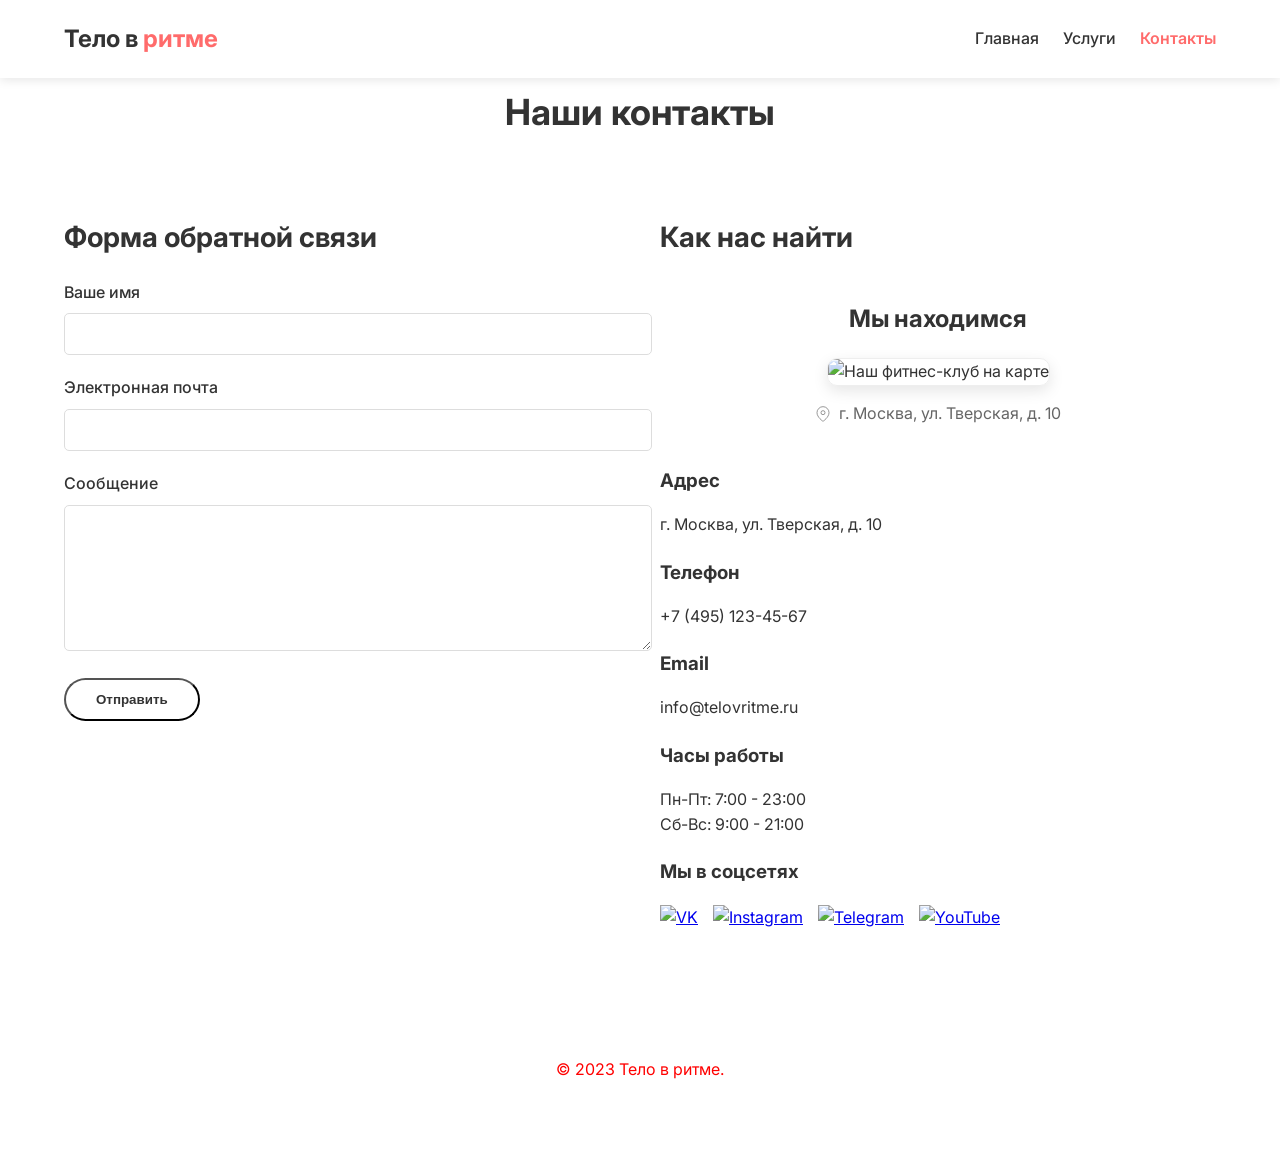
==== contacts.html @ daa92ab0 "second-two-pages" ====
<!DOCTYPE html>
<html lang="ru">
<head>
  <meta charset="UTF-8">
  <meta name="viewport" content="width=device-width, initial-scale=1.0">
  <title>Тело в ритме | Контакты</title>
  <link href="https://fonts.googleapis.com/css2?family=Inter:wght@400;500;600;700&display=swap" rel="stylesheet">
  <link rel="stylesheet" href="style.css">
</head>
<body>
  <header>
    <div class="container header-content">
      <div class="logo">Тело в <span>ритме</span></div>
      <nav>
        <a href="index.html">Главная</a>
        <a href="services.html">Услуги</a>
        <a href="contacts.html" class="active">Контакты</a>
      </nav>
    </div>
  </header>

  <main class="container contacts-page">
    <h1>Наши контакты</h1>

    <div class="contact-grid">
      <section class="contact-form">
        <h2>Форма обратной связи</h2>
        <form>
          <div class="form-group">
            <label for="name">Ваше имя</label>
            <input type="text" id="name" name="name" required>
          </div>
          <div class="form-group">
            <label for="email">Электронная почта</label>
            <input type="email" id="email" name="email" required>
          </div>
          <div class="form-group">
            <label for="message">Сообщение</label>
            <textarea id="message" name="message" rows="5" required></textarea>
          </div>
          <button type="submit" class="btn">Отправить</button>
        </form>
      </section>

      <section class="contact-info">
        <h2>Как нас найти</h2>
        <div class="static-map">
  <h2>Мы находимся</h2>
  <img src="https://maps.googleapis.com/maps/api/staticmap?center=55.7558,37.6176&zoom=15&size=800x400&maptype=roadmap&markers=color:red%7C55.7558,37.6176&key=YOUR_API_KEY" 
       alt="Наш фитнес-клуб на карте">
  <p class="map-address">
    <svg width="16" height="16" viewBox="0 0 24 24" fill="none" stroke="currentColor">
      <path d="M21 10c0 7-9 13-9 13s-9-6-9-13a9 9 0 0 1 18 0z"></path>
      <circle cx="12" cy="10" r="3"></circle>
    </svg>
    г. Москва, ул. Тверская, д. 10
  </p>
</div>

        <div class="contact-details">
          <h3>Адрес</h3>
          <p>г. Москва, ул. Тверская, д. 10</p>
          
          <h3>Телефон</h3>
          <p>+7 (495) 123-45-67</p>
          
          <h3>Email</h3>
          <p>info@telovritme.ru</p>
          
          <h3>Часы работы</h3>
          <p>Пн-Пт: 7:00 - 23:00<br>Сб-Вс: 9:00 - 21:00</p>
        </div>

        <div class="social-links">
          <h3>Мы в соцсетях</h3>
          <div class="social-icons">
            <a href="https://vk.com" target="_blank" rel="noopener noreferrer">
              <img src="https://cdn-icons-png.flaticon.com/512/145/145813.png" alt="VK" width="40">
            </a>
            <a href="https://instagram.com" target="_blank" rel="noopener noreferrer">
              <img src="https://cdn-icons-png.flaticon.com/512/2111/2111463.png" alt="Instagram" width="40">
            </a>
            <a href="https://telegram.org" target="_blank" rel="noopener noreferrer">
              <img src="https://cdn-icons-png.flaticon.com/512/2111/2111646.png" alt="Telegram" width="40">
            </a>
            <a href="https://youtube.com" target="_blank" rel="noopener noreferrer">
              <img src="https://cdn-icons-png.flaticon.com/512/1384/1384060.png" alt="YouTube" width="40">
            </a>
          </div>
        </div>
      </section>
    </div>
  </main>

  <footer>
    <div class="container">
      <p>© 2023 Тело в ритме.</p>
    </div>
  </footer>
</body>
</html>
---- style.css ----
/* Общие стили */
body {
  font-family: 'Inter', sans-serif;
  margin: 0;
  padding: 0;
  color: #333;
  line-height: 1.6;
}
.container {
  width: 90%;
  max-width: 1200px;
  margin: 0 auto;
}
header {
  background-color: #fff;
  box-shadow: 0 2px 10px rgba(0, 0, 0, 0.1);
  padding: 20px 0;
  position: fixed;
  width: 100%;
  top: 0;
  z-index: 1000;
}
.header-content {
  display: flex;
  justify-content: space-between;
  align-items: center;
}
.logo {
  font-size: 24px;
  font-weight: 700;
}
.logo span {
  color: #ff6b6b;
}
nav a {
  margin-left: 20px;
  text-decoration: none;
  color: #333;
  font-weight: 500;
}
nav a.active {
  color: #ff6b6b;
  font-weight: 600;
}
.hero {
  background: linear-gradient(rgba(0, 0, 0, 0.5), rgba(0, 0, 0, 0.5)), url('https://png.pngtree.com/thumb_back/fw800/background/20241210/pngtree-modern-gym-with-dramatic-red-lights-creating-an-intense-atmosphere-for-image_16730154.jpg') no-repeat center center/cover;
  height: 100vh;
  display: flex;
  align-items: center;
  color: white;
  text-align: center;
  margin-top: 0;
  padding-top: 60px;
}
.hero-content {
  max-width: 800px;
  margin: 0 auto;
}
.hero h1 {
  font-size: 48px;
  margin-bottom: 20px;
}
.hero p {
  font-size: 20px;
  margin-bottom: 30px;
}
.btn {
  display: inline-block;
  background-color: #ff6b6b;
  color: white;
  padding: 12px 30px;
  border-radius: 30px;
  text-decoration: none;
  font-weight: 600;
  transition: all 0.3s ease;
}
.btn:hover {
  background-color: #ff5252;
  transform: translateY(-3px);
}
.slider-section {
  padding: 80px 0;
  background-color: #f8f9fa;
}
.slider {
  position: relative;
  height: 500px;
  overflow: hidden;
  border-radius: 15px;
  box-shadow: 0 10px 30px rgba(0, 0, 0, 0.1);
}
.slide {
  position: absolute;
  top: 0;
  left: 0;
  width: 100%;
  height: 100%;
  opacity: 0;
  transition: opacity 0.5s ease;
}
.slide.active {
  opacity: 1;
}
.slide-image {
  position: absolute;
  width: 100%;
  height: 100%;
  background-size: cover;
  background-position: center;
}
.slide-content {
  position: absolute;
  bottom: 0;
  left: 0;
  right: 0;
  padding: 40px;
  background: linear-gradient(transparent, rgba(0, 0, 0, 0.7));
  color: white;
}
.slide-content h2 {
  font-size: 32px;
  margin-bottom: 15px;
}
.slide-content p {
  font-size: 18px;
  margin-bottom: 20px;
}
.btn-slide {
  background-color: transparent;
  border: 2px solid white;
  margin-top: 10px;
}
.btn-slide:hover {
  background-color: rgba(255, 255, 255, 0.2);
}
.features {
  display: flex;
  justify-content: space-between;
  margin: 60px 0;
  flex-wrap: wrap;
}
.feature-card {
  flex: 1;
  min-width: 300px;
  margin: 15px;
  padding: 30px;
  background-color: #fff;
  border-radius: 10px;
  box-shadow: 0 5px 15px rgba(0, 0, 0, 0.1);
  transition: all 0.3s ease;
}
.feature-card:hover {
  transform: translateY(-5px);
  box-shadow: 0 10px 25px rgba(0, 0, 0, 0.15);
}
.feature-card h3 {
  color: #ff6b6b;
  margin-bottom: 15px;
}
/* Основное содержимое */
main {
  margin-top: 80px;
}

/* Заголовок страницы */
.services-header {
  text-align: center;
  margin: 80px 0;
}

.services-header h1 {
  font-size: 48px;
  margin-bottom: 20px;
}

.services-header p {
  font-size: 18px;
  color: var(--text-light);
}

/* Поиск */
.search-container {
  max-width: 600px;
  margin: 0 auto 50px;
  position: relative;
}

.search-container input {
  width: 100%;
  padding: 15px 20px;
  border: none;
  border-radius: 50px;
  box-shadow: 0 5px 15px rgba(0,0,0,0.05);
  font-size: 16px;
}

.search-container button {
  position: absolute;
  right: 5px;
  top: 5px;
  background: var(--primary);
  color: var(--white);
  border: none;
  border-radius: 50px;
  padding: 10px 25px;
  cursor: pointer;
}

.btn {
  display: inline-block;
  background-color: var(--primary);
  color: var(--white);
  padding: 12px 30px;
  border-radius: 30px;
  text-decoration: none;
  font-weight: 600;
  transition: all 0.3s ease;
}

.btn:hover {
  background-color: #ff5252;
  transform: translateY(-3px);
}

/* Сортировка */
.sort-options {
  display: flex;
  gap: 10px;
  margin-bottom: 30px;
  flex-wrap: wrap;
  justify-content: center;
}

.sort-btn {
  padding: 10px 15px;
  border: none;
  border-radius: 30px;
  background-color: #f0f0f0;
  color: var(--text);
  cursor: pointer;
  transition: all 0.3s ease;
  font-weight: 500;
}

.sort-btn:hover {
  background-color: #e0e0e0;
}

.sort-btn.active {
  background-color: var(--primary);
  color: var(--white);
}

/* Карточки услуг */
.service-list {
  display: grid;
  grid-template-columns: repeat(auto-fill, minmax(300px, 1fr));
  gap: 30px;
  margin: 50px 0;
}

.service-item {
  background: var(--white);
  border-radius: 10px;
  overflow: hidden;
  box-shadow: 0 5px 15px rgba(0,0,0,0.05);
  transition: all 0.3s ease;
  width: 400px; 
  margin: 0 auto; 
}

.service-item:hover {
  transform: translateY(-10px);
  box-shadow: 0 15px 30px rgba(0,0,0,0.1);
}

.service-details {
  padding: 30px;
  height: 100%;
  box-sizing: border-box;
}

.service-details h3 {
  font-size: 22px;
  margin-bottom: 10px;
  color: var(--black);
}

.service-details p {
  color: var(--text-light);
  margin-bottom: 20px;
}

.price {
  font-size: 24px;
  font-weight: 700;
  color: var(--primary);
}

.service-link {
  display: block;
  text-decoration: none;
  color: inherit;
  height: 100%;
}

/* Пагинация */
.pagination {
  display: flex;
  justify-content: center;
  gap: 10px;
  margin: 50px 0;
}

.page-btn {
  width: 40px;
  height: 40px;
  border-radius: 50%;
  border: none;
  background: var(--white);
  color: var(--text);
  cursor: pointer;
  transition: all 0.3s ease;
}

.page-btn.active {
  background: var(--primary);
  color: var(--white);
}
/* Подвал */
footer {
  background: var(--black);
  color: var(--white);
  padding: 50px 0;
  text-align: center;
}
footer p {
  color: red
}
/* Стили для страницы детального просмотра услуги */
.service-detail {
  padding: 60px 0;
}

.service-gallery {
  margin-bottom: 40px;
}

.main-image {
  margin-bottom: 20px;
}

.main-image img {
  width: 100%;
  border-radius: 10px;
  box-shadow: 0 5px 15px rgba(0,0,0,0.1);
}

.thumbnails {
  display: flex;
  gap: 10px;
}

.thumbnail {
  width: 80px;
  height: 80px;
  border-radius: 5px;
  overflow: hidden;
  cursor: pointer;
  opacity: 0.7;
  transition: all 0.3s ease;
}

.thumbnail:hover, .thumbnail.active {
  opacity: 1;
  transform: scale(1.05);
}

.thumbnail img {
  width: 100%;
  height: 100%;
  object-fit: cover;
}

.service-info {
  margin-bottom: 60px;
}

.service-info h1 {
  font-size: 36px;
  margin-bottom: 10px;
  color: #333;
}

.price {
  font-size: 28px;
  font-weight: 700;
  color: #ff6b6b;
  margin-bottom: 30px;
}

.description, .features, .trainer {
  margin-bottom: 40px;
}

.description h2, .features h2, .trainer h2, .reviews h2 {
  font-size: 28px;
  margin-bottom: 20px;
  color: #333;
}

.features ul {
  padding-left: 20px;
}

.features li {
  margin-bottom: 10px;
}

.trainer-card {
  display: flex;
  gap: 20px;
  align-items: center;
  background: #f9f9f9;
  padding: 20px;
  border-radius: 10px;
}

.trainer-card img {
  width: 100px;
  height: 100px;
  border-radius: 50%;
  object-fit: cover;
}

.trainer-info h3 {
  margin-bottom: 10px;
  color: #333;
}

.certificates {
  font-size: 14px;
  color: #666;
  margin-top: 10px;
}

.reviews {
  padding-top: 40px;
  border-top: 1px solid #eee;
}

.review-list {
  margin-bottom: 30px;
}

.review {
  background: #fff;
  padding: 20px;
  border-radius: 10px;
  box-shadow: 0 5px 15px rgba(0,0,0,0.05);
  margin-bottom: 20px;
}

.review-header {
  display: flex;
  justify-content: space-between;
  margin-bottom: 15px;
  align-items: center;
}

.review-author {
  font-weight: 600;
}

.review-date {
  color: #666;
  font-size: 14px;
}

.review-rating {
  color: #ffc107;
}

.btn-outline {
  background: transparent;
  border: 2px solid #ff6b6b;
  color: #ff6b6b;
}

.btn-outline:hover {
  background: #ff6b6b;
  color: white;
}

/* Стили для страницы контактов */
.contacts-page {
  padding: 60px 0;
}

.contacts-page h1 {
  text-align: center;
  margin-bottom: 50px;
  font-size: 36px;
}

.contact-grid {
  display: grid;
  grid-template-columns: 1fr 1fr;
  gap: 40px;
}

.contact-form h2, .contact-info h2 {
  font-size: 28px;
  margin-bottom: 20px;
  color: #333;
}

.form-group {
  margin-bottom: 20px;
}

.form-group label {
  display: block;
  margin-bottom: 8px;
  font-weight: 500;
}

.form-group input, .form-group textarea {
  width: 100%;
  padding: 12px 15px;
  border: 1px solid #ddd;
  border-radius: 5px;
  font-family: 'Inter', sans-serif;
}

.form-group textarea {
  resize: vertical;
  min-height: 120px;
}

.map img {
  width: 100%;
  border-radius: 10px;
  margin-bottom: 30px;
}

.contact-details h3 {
  margin: 20px 0 10px;
  color: #333;
}

.social-icons {
  display: flex;
  gap: 15px;
  margin-top: 15px;
}

.social-icons a {
  transition: transform 0.3s ease;
}

.social-icons a:hover {
  transform: translateY(-3px);
}

@media (max-width: 768px) {
  .contact-grid {
    grid-template-columns: 1fr;
  }
}
/* Стили для статической карты */
.static-map {
  margin: 40px 0;
  text-align: center;
}

.static-map h2 {
  font-size: 24px;
  margin-bottom: 20px;
  color: #333;
}

.static-map img {
  width: 100%;
  max-width: 800px;
  height: auto;
  border-radius: 10px;
  box-shadow: 0 5px 15px rgba(0,0,0,0.1);
  border: 1px solid #eee;
}

.map-address {
  margin-top: 15px;
  font-size: 16px;
  color: #666;
  display: flex;
  align-items: center;
  justify-content: center;
  gap: 8px;
}
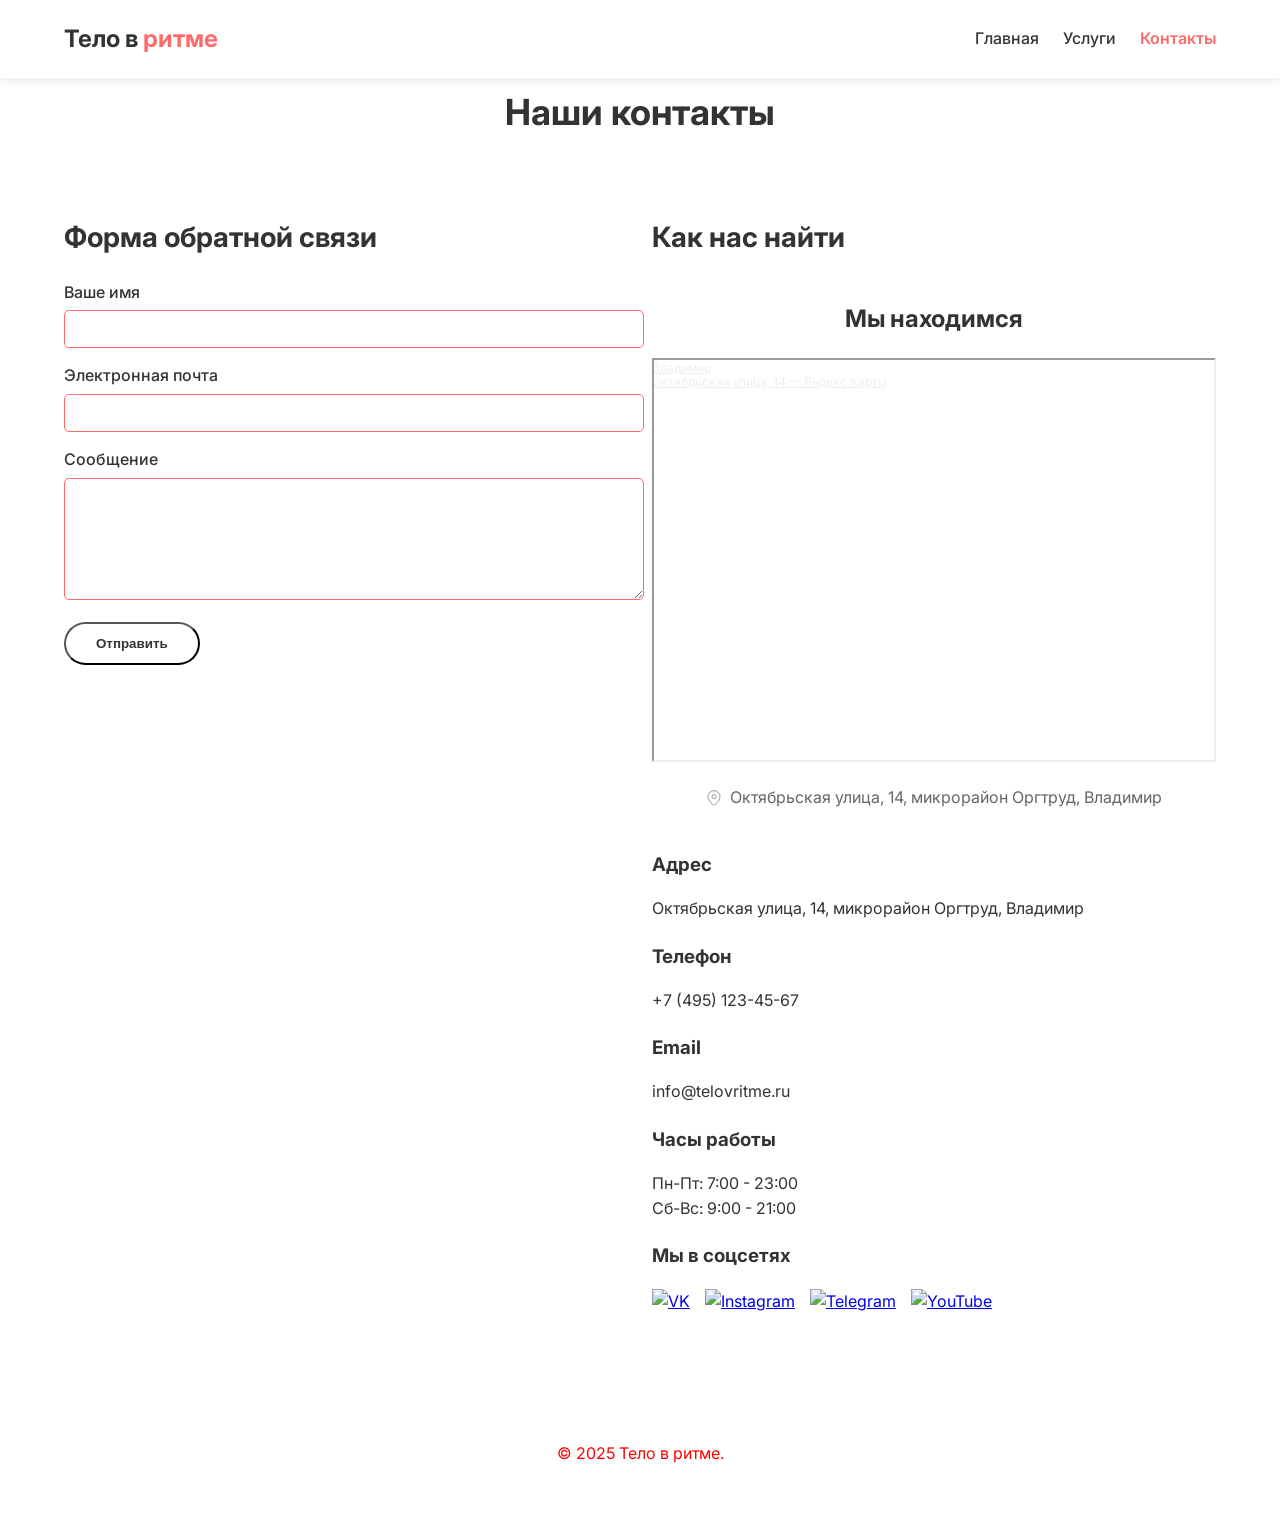
==== commit 2fc36bcf: "возможность клика на миниатюры для просмотра изображений в увеличенном виде, функциональность для до" ====
--- a/contacts.html
+++ b/contacts.html
@@ -6,6 +6,7 @@
   <title>Тело в ритме | Контакты</title>
   <link href="https://fonts.googleapis.com/css2?family=Inter:wght@400;500;600;700&display=swap" rel="stylesheet">
   <link rel="stylesheet" href="style.css">
+  <script src="script.js"></script>
 </head>
 <body>
   <header>
@@ -46,20 +47,19 @@
         <h2>Как нас найти</h2>
         <div class="static-map">
   <h2>Мы находимся</h2>
-  <img src="https://maps.googleapis.com/maps/api/staticmap?center=55.7558,37.6176&zoom=15&size=800x400&maptype=roadmap&markers=color:red%7C55.7558,37.6176&key=YOUR_API_KEY" 
-       alt="Наш фитнес-клуб на карте">
+  <div style="position:relative;overflow:hidden;"><a href="https://yandex.ru/maps/192/vladimir/?utm_medium=mapframe&utm_source=maps" style="color:#eee;font-size:12px;position:absolute;top:0px;">Владимир</a><a href="https://yandex.ru/maps/192/vladimir/house/oktyabrskaya_ulitsa_14/YEkYcAdiQUYBQFtsfX15cnRmYA==/?ll=40.606664%2C56.184183&utm_medium=mapframe&utm_source=maps&z=17.45" style="color:#eee;font-size:12px;position:absolute;top:14px;">Октябрьская улица, 14 — Яндекс Карты</a><iframe src="https://yandex.ru/map-widget/v1/?ll=40.606664%2C56.184183&mode=whatshere&whatshere%5Bpoint%5D=40.602710%2C56.183786&whatshere%5Bzoom%5D=17&z=17.45" width="560" height="400" frameborder="1" allowfullscreen="true" style="position:relative;"></iframe></div>
   <p class="map-address">
     <svg width="16" height="16" viewBox="0 0 24 24" fill="none" stroke="currentColor">
       <path d="M21 10c0 7-9 13-9 13s-9-6-9-13a9 9 0 0 1 18 0z"></path>
       <circle cx="12" cy="10" r="3"></circle>
     </svg>
-    г. Москва, ул. Тверская, д. 10
+    Октябрьская улица, 14, микрорайон Оргтруд, Владимир
   </p>
 </div>
 
         <div class="contact-details">
           <h3>Адрес</h3>
-          <p>г. Москва, ул. Тверская, д. 10</p>
+          <p>Октябрьская улица, 14, микрорайон Оргтруд, Владимир</p>
           
           <h3>Телефон</h3>
           <p>+7 (495) 123-45-67</p>
@@ -94,7 +94,7 @@
 
   <footer>
     <div class="container">
-      <p>© 2023 Тело в ритме.</p>
+      <p>© 2025 Тело в ритме.</p>
     </div>
   </footer>
 </body>
--- a/style.css
+++ b/style.css
@@ -597,4 +597,370 @@
   align-items: center;
   justify-content: center;
   gap: 8px;
+}
+/* Стили для слайдера */
+.slider-section {
+  padding: 80px 0;
+  position: relative;
+}
+
+.slider {
+  position: relative;
+  height: 600px;
+  border-radius: 16px;
+  overflow: hidden;
+  box-shadow: 0 25px 50px -12px rgba(0, 0, 0, 0.25);
+}
+
+.slide {
+  position: absolute;
+  top: 0;
+  left: 0;
+  width: 100%;
+  height: 100%;
+  opacity: 0;
+  transition: all 0.8s cubic-bezier(0.77, 0, 0.175, 1);
+  transform: scale(0.95);
+}
+
+.slide.active {
+  opacity: 1;
+  transform: scale(1);
+  z-index: 1;
+}
+
+.slide-image {
+  position: absolute;
+  width: 100%;
+  height: 100%;
+  background-size: cover;
+  background-position: center;
+  filter: brightness(0.8);
+}
+
+.slide-content {
+  position: absolute;
+  bottom: 0;
+  left: 0;
+  right: 0;
+  padding: 60px;
+  color: white;
+  background: linear-gradient(transparent, rgba(0, 0, 0, 0.7));
+  transform: translateY(50px);
+  opacity: 0;
+  transition: all 0.6s ease 0.3s;
+}
+
+.slide.active .slide-content {
+  transform: translateY(0);
+  opacity: 1;
+}
+
+.slide-content h2 {
+  font-size: 42px;
+  margin-bottom: 15px;
+  text-shadow: 0 2px 4px rgba(0,0,0,0.3);
+}
+
+.slide-content p {
+  font-size: 20px;
+  margin-bottom: 30px;
+  max-width: 600px;
+  text-shadow: 0 1px 3px rgba(0,0,0,0.3);
+}
+
+.btn-slide {
+  background-color: transparent;
+  border: 2px solid white;
+  color: white;
+  padding: 12px 30px;
+  font-weight: 600;
+  transition: all 0.3s ease;
+}
+
+.btn-slide:hover {
+  background-color: rgba(255,255,255,0.2);
+}
+
+/* Навигационные кнопки */
+.slider-nav {
+  position: absolute;
+  top: 50%;
+  transform: translateY(-50%);
+  width: 60px;
+  height: 60px;
+  background: rgba(255,255,255,0.2);
+  border: none;
+  border-radius: 50%;
+  color: white;
+  cursor: pointer;
+  z-index: 10;
+  display: flex;
+  align-items: center;
+  justify-content: center;
+  transition: all 0.3s ease;
+  backdrop-filter: blur(5px);
+}
+
+.slider-nav:hover {
+  background: rgba(255,255,255,0.3);
+  transform: translateY(-50%) scale(1.1);
+}
+
+.slider-nav svg {
+  width: 24px;
+  height: 24px;
+  fill: white;
+}
+
+.prev-btn {
+  left: 30px;
+}
+
+.next-btn {
+  right: 30px;
+}
+
+/* Навигационные точки */
+.slider-dots {
+  position: absolute;
+  bottom: 30px;
+  left: 50%;
+  transform: translateX(-50%);
+  display: flex;
+  gap: 10px;
+  z-index: 10;
+}
+
+.slider-dots .dot {
+  width: 12px;
+  height: 12px;
+  border-radius: 50%;
+  background: rgba(255,255,255,0.5);
+  cursor: pointer;
+  transition: all 0.3s ease;
+}
+
+.slider-dots .dot.active {
+  background: white;
+  transform: scale(1.2);
+}
+
+/* Адаптивность */
+@media (max-width: 768px) {
+  .slider {
+    height: 500px;
+  }
+  
+  .slide-content {
+    padding: 30px;
+  }
+  
+  .slide-content h2 {
+    font-size: 32px;
+  }
+  
+  .slide-content p {
+    font-size: 16px;
+  }
+  
+  .slider-nav {
+    width: 50px;
+    height: 50px;
+  }
+}
+/* Стили для поиска и сортировки */
+.search-container {
+  position: relative;
+  margin-bottom: 30px;
+}
+
+.search-container input {
+  width: 100%;
+  padding: 12px 20px;
+  border: 1px solid #ddd;
+  border-radius: 30px;
+  font-size: 16px;
+  transition: all 0.3s ease;
+}
+
+.search-container input:focus {
+  outline: none;
+  border-color: #ff6b6b;
+  box-shadow: 0 0 0 2px rgba(255, 107, 107, 0.2);
+}
+
+.search-container button {
+  position: absolute;
+  right: 5px;
+  top: 5px;
+  background: #ff6b6b;
+  color: white;
+  border: none;
+  border-radius: 25px;
+  padding: 7px 20px;
+  cursor: pointer;
+  transition: all 0.3s ease;
+}
+
+.search-container button:hover {
+  background: #ff5252;
+}
+
+.sort-options {
+  display: flex;
+  flex-wrap: wrap;
+  gap: 10px;
+  margin-bottom: 30px;
+  justify-content: center;
+}
+
+.sort-btn {
+  padding: 8px 16px;
+  background: #f0f0f0;
+  border: none;
+  border-radius: 20px;
+  cursor: pointer;
+  transition: all 0.3s ease;
+  font-size: 14px;
+}
+
+.sort-btn:hover {
+  background: #e0e0e0;
+}
+
+.sort-btn.active {
+  background: #ff6b6b;
+  color: white;
+}
+
+/* Стили для пагинации */
+.pagination {
+  display: flex;
+  justify-content: center;
+  gap: 8px;
+  margin-top: 40px;
+}
+
+.page-btn {
+  width: 40px;
+  height: 40px;
+  border-radius: 50%;
+  border: 1px solid #ddd;
+  background: white;
+  color: #333;
+  cursor: pointer;
+  transition: all 0.3s ease;
+  display: flex;
+  align-items: center;
+  justify-content: center;
+}
+
+.page-btn:hover {
+  border-color: #ff6b6b;
+  color: #ff6b6b;
+}
+
+.page-btn.active {
+  background: #ff6b6b;
+  color: white;
+  border-color: #ff6b6b;
+}
+
+/* Адаптивность */
+@media (max-width: 768px) {
+  .sort-options {
+    flex-direction: column;
+    align-items: center;
+  }
+  
+  .sort-btn {
+    width: 100%;
+    max-width: 250px;
+  }
+  
+  .service-item {
+    width: 100%;
+  }
+}
+/* Стили для формы отзыва */
+.review-form {
+  background: #fff;
+  padding: 25px;
+  border-radius: 10px;
+  box-shadow: 0 5px 15px rgba(0,0,0,0.05);
+  margin-bottom: 30px;
+}
+
+.review-form h3 {
+  margin-bottom: 20px;
+  color: #333;
+}
+
+#add-review-form {
+  display: flex;
+  flex-direction: column;
+}
+
+.form-group {
+  margin-bottom: 15px;
+}
+
+.form-group label {
+  display: block;
+  margin-bottom: 5px;
+  font-weight: 500;
+}
+
+.form-group input,
+.form-group textarea,
+.form-group select {
+  width: 100%;
+  padding: 10px 15px;
+  border: 1px solid #ddd;
+  border-radius: 5px;
+  font-family: 'Inter', sans-serif;
+}
+
+.form-group textarea {
+  min-height: 100px;
+  resize: vertical;
+}
+
+.form-group select {
+  appearance: none;
+  background-image: url("data:image/svg+xml;charset=UTF-8,%3csvg xmlns='http://www.w3.org/2000/svg' viewBox='0 0 24 24' fill='none' stroke='currentColor' stroke-width='2' stroke-linecap='round' stroke-linejoin='round'%3e%3cpolyline points='6 9 12 15 18 9'%3e%3c/polyline%3e%3c/svg%3e");
+  background-repeat: no-repeat;
+  background-position: right 10px center;
+  background-size: 1em;
+}
+
+/* Анимация для миниатюр */
+.thumbnail {
+  transition: transform 0.3s ease, opacity 0.3s ease;
+}
+
+.thumbnail:hover {
+  transform: scale(1.1);
+}
+/* Стили для сообщений об ошибке */
+.error-message {
+  color: #ff6b6b;
+  font-size: 14px;
+  margin-top: 5px;
+}
+
+/* Стили для невалидных полей */
+input:invalid, textarea:invalid {
+  border-color: #ff6b6b !important;
+}
+
+/* Стили для социальных иконок */
+.social-icons a {
+  display: inline-block;
+  transition: transform 0.3s ease;
+}
+
+.social-icons a:hover {
+  transform: translateY(-3px) scale(1.1);
 }
